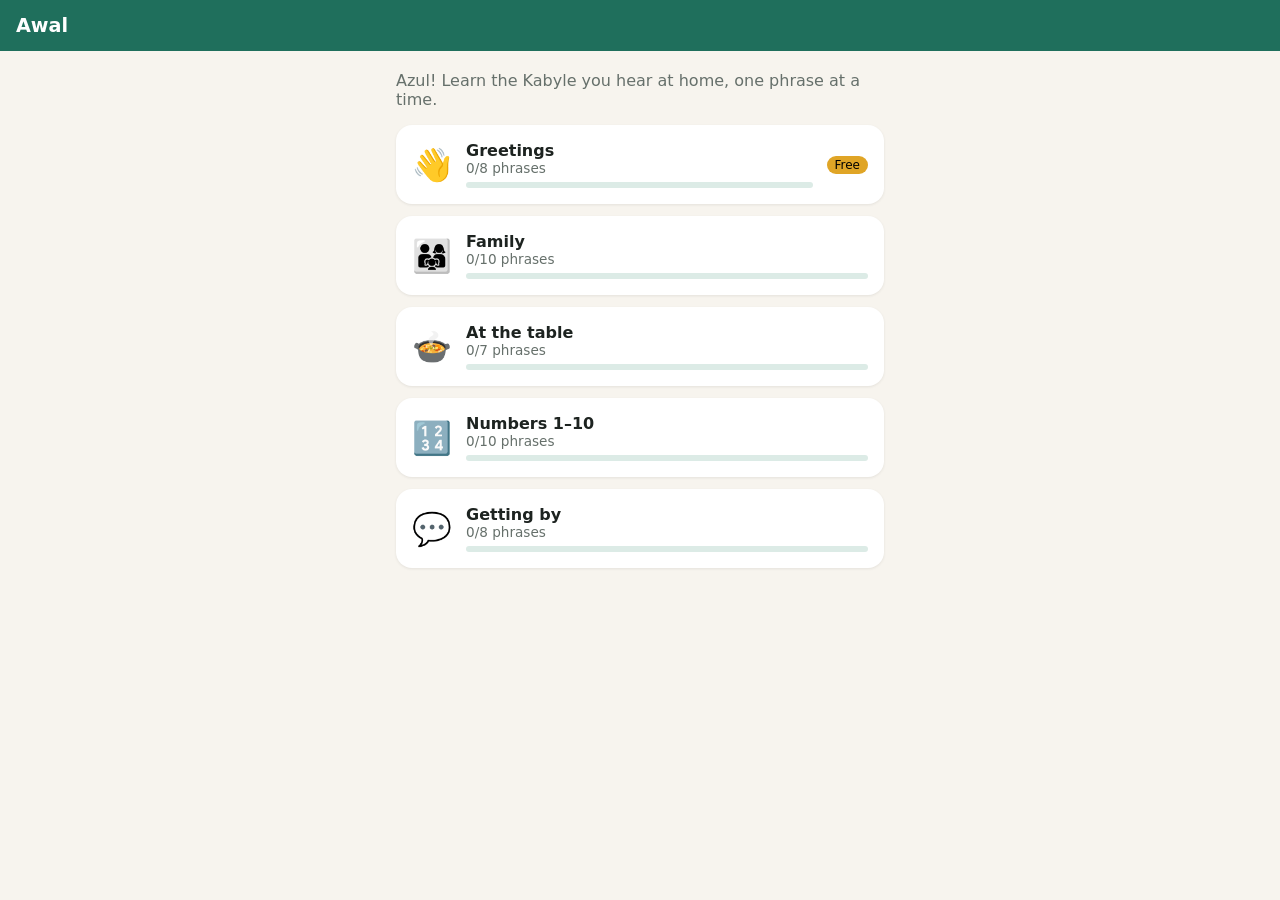
==== index.html @ a3a27b70 "Step 1: core Kabyle learning app (lessons, flashcards, quiz) Static HTML/CSS/JS app with five themed" ====
<!doctype html>
<html lang="en">
<head>
  <meta charset="utf-8">
  <meta name="viewport" content="width=device-width, initial-scale=1">
  <meta name="theme-color" content="#1f6f5c">
  <title>Awal — Learn Kabyle</title>
  <link rel="stylesheet" href="styles.css">
</head>
<body>
  <header class="topbar">
    <button id="back" class="icon-btn" aria-label="Back" hidden>←</button>
    <h1 id="title">Awal</h1>
  </header>
  <main id="app"></main>

  <script src="data/lessons.js"></script>
  <script src="app.js"></script>
</body>
</html>
---- styles.css ----
:root {
  --bg: #f7f4ee;
  --card: #ffffff;
  --ink: #1d2320;
  --muted: #66706b;
  --brand: #1f6f5c;
  --brand-soft: #dcebe6;
  --accent: #e0a526;
  --bad: #c2453b;
  --radius: 16px;
}
@media (prefers-color-scheme: dark) {
  :root {
    --bg: #121614;
    --card: #1c2220;
    --ink: #edf1ef;
    --muted: #9aa5a0;
    --brand: #4cb397;
    --brand-soft: #22342e;
  }
}

* { box-sizing: border-box; }
body {
  margin: 0;
  font-family: system-ui, -apple-system, "Segoe UI", Roboto, sans-serif;
  background: var(--bg);
  color: var(--ink);
}

.topbar {
  display: flex; align-items: center; gap: 8px;
  padding: 14px 16px;
  background: var(--brand); color: #fff;
  position: sticky; top: 0;
}
.topbar h1 { font-size: 1.2rem; margin: 0; }
.icon-btn {
  background: none; border: 0; color: inherit;
  font-size: 1.4rem; cursor: pointer; padding: 0 6px;
}

main { max-width: 520px; margin: 0 auto; padding: 16px; }

.intro { color: var(--muted); margin: 4px 0 16px; }

.lesson {
  display: flex; align-items: center; gap: 14px;
  width: 100%; text-align: left;
  background: var(--card); color: var(--ink);
  border: 0; border-radius: var(--radius);
  padding: 16px; margin-bottom: 12px;
  box-shadow: 0 1px 3px rgb(0 0 0 / 0.08);
  cursor: pointer; font: inherit;
}
.lesson .emoji { font-size: 2rem; }
.lesson .name { font-weight: 600; }
.lesson .meta { color: var(--muted); font-size: 0.85rem; }
.bar { height: 6px; background: var(--brand-soft); border-radius: 3px; margin-top: 6px; overflow: hidden; }
.bar > span { display: block; height: 100%; background: var(--brand); }
.tag { margin-left: auto; font-size: 0.75rem; background: var(--accent); color: #000; padding: 2px 8px; border-radius: 99px; }

.card {
  background: var(--card); border-radius: var(--radius);
  padding: 32px 20px; text-align: center; min-height: 260px;
  box-shadow: 0 2px 8px rgb(0 0 0 / 0.08);
  display: flex; flex-direction: column; justify-content: center; gap: 10px;
  cursor: pointer;
}
.card .kab { font-size: 2rem; font-weight: 700; color: var(--brand); }
.card .say { color: var(--muted); font-style: italic; }
.card .en { font-size: 1.3rem; }
.card .note { color: var(--muted); font-size: 0.9rem; }
.card .hint { color: var(--muted); font-size: 0.85rem; }

.progress { color: var(--muted); text-align: center; margin: 0 0 12px; font-size: 0.9rem; }

.actions { display: flex; gap: 10px; margin-top: 16px; }
.btn {
  flex: 1; padding: 14px; border-radius: 12px; border: 0;
  font: inherit; font-weight: 600; cursor: pointer;
  background: var(--brand); color: #fff;
}
.btn.secondary { background: var(--brand-soft); color: var(--ink); }

.choice {
  display: block; width: 100%; margin-bottom: 10px; padding: 14px;
  border-radius: 12px; border: 2px solid var(--brand-soft);
  background: var(--card); color: var(--ink); font: inherit; text-align: left; cursor: pointer;
}
.choice.right { border-color: var(--brand); background: var(--brand-soft); }
.choice.wrong { border-color: var(--bad); }
.question { font-size: 1.6rem; font-weight: 700; color: var(--brand); text-align: center; margin: 12px 0 20px; }

.result { text-align: center; padding: 24px 0; }
.result .big { font-size: 3rem; }
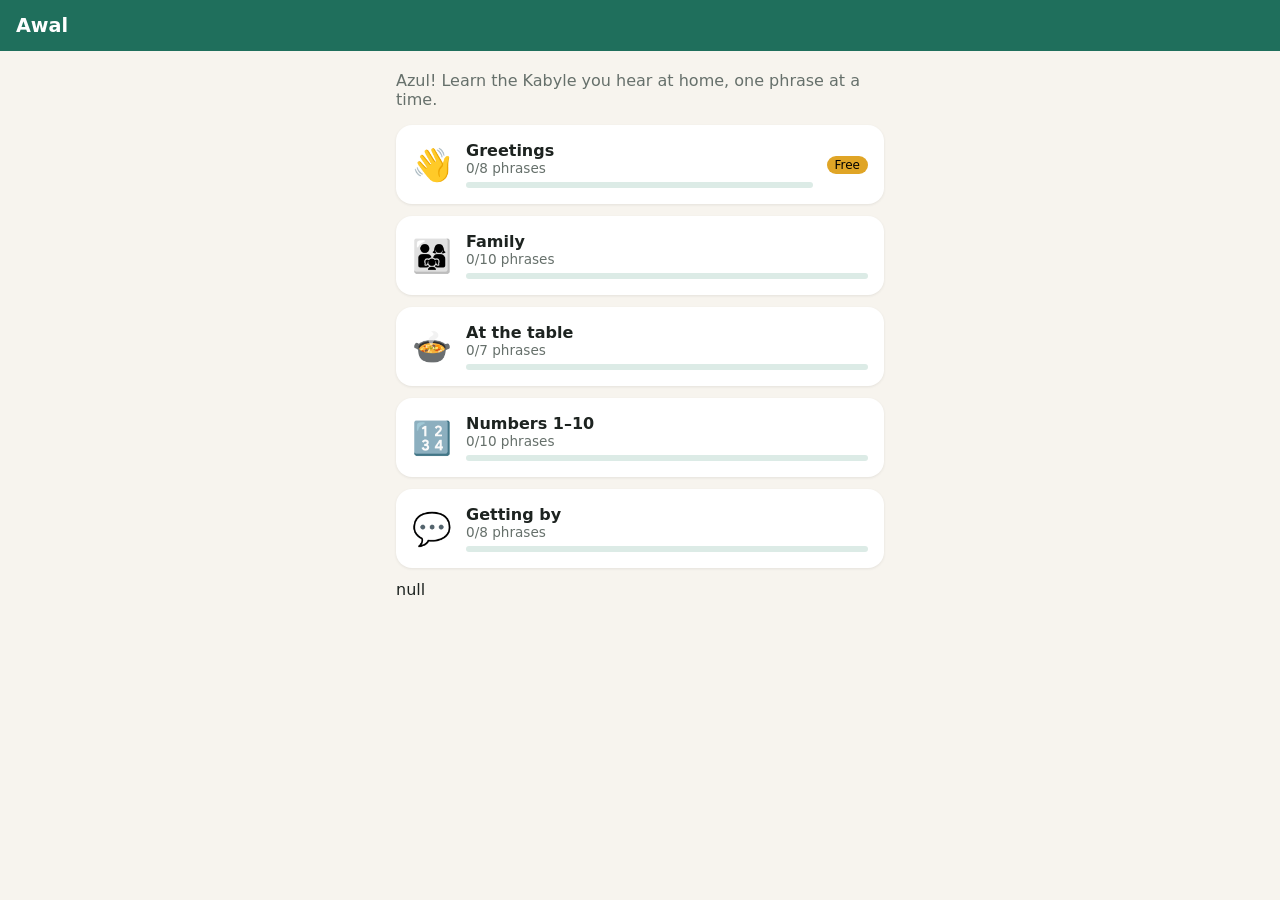
==== commit af092f69: "Step 4: installable offline PWA and GitHub Pages deploy - Web app manifest and Yaz (ⵣ) app icon - Se" ====
--- a/index.html
+++ b/index.html
@@ -4,7 +4,13 @@
   <meta charset="utf-8">
   <meta name="viewport" content="width=device-width, initial-scale=1">
   <meta name="theme-color" content="#1f6f5c">
+  <meta name="description" content="Learn the everyday Kabyle spoken at home, one phrase at a time.">
   <title>Awal — Learn Kabyle</title>
+  <link rel="manifest" href="manifest.webmanifest">
+  <link rel="icon" href="icons/icon.svg" type="image/svg+xml">
+  <link rel="apple-touch-icon" href="icons/icon-180.png">
+  <meta name="apple-mobile-web-app-capable" content="yes">
+  <meta name="apple-mobile-web-app-title" content="Awal">
   <link rel="stylesheet" href="styles.css">
 </head>
 <body>
--- a/styles.css
+++ b/styles.css
@@ -94,3 +94,29 @@
 
 .result { text-align: center; padding: 24px 0; }
 .result .big { font-size: 3rem; }
+
+.audio { display: flex; justify-content: center; gap: 10px; }
+.play {
+  width: 48px; height: 48px; border-radius: 50%; border: 0;
+  background: var(--brand); color: #fff; font-size: 1.1rem; cursor: pointer;
+}
+.play.slow { background: var(--brand-soft); }
+.no-audio { color: var(--muted); font-size: 0.8rem; }
+.question + .audio { margin: -8px 0 20px; }
+
+.rec-lesson { font-size: 1.1rem; margin: 24px 0 8px; }
+.rec-row {
+  background: var(--card); border-radius: var(--radius); padding: 14px; margin-bottom: 10px;
+  display: flex; flex-direction: column; gap: 10px;
+}
+.rec-row .audio { justify-content: flex-start; }
+.rec-row .actions { margin-top: 0; }
+.rec-kab { font-weight: 700; font-size: 1.2rem; color: var(--brand); }
+.rec-status { color: var(--muted); font-size: 0.9rem; display: flex; flex-direction: column; gap: 8px; }
+.rec-status audio { width: 100%; }
+.mono { font-family: ui-monospace, monospace; }
+.btn.recording { background: var(--bad); }
+.btn.save { text-align: center; text-decoration: none; }
+
+.btn.install { width: 100%; margin-top: 8px; }
+.install-tip { color: var(--muted); text-align: center; font-size: 0.9rem; margin-top: 16px; }
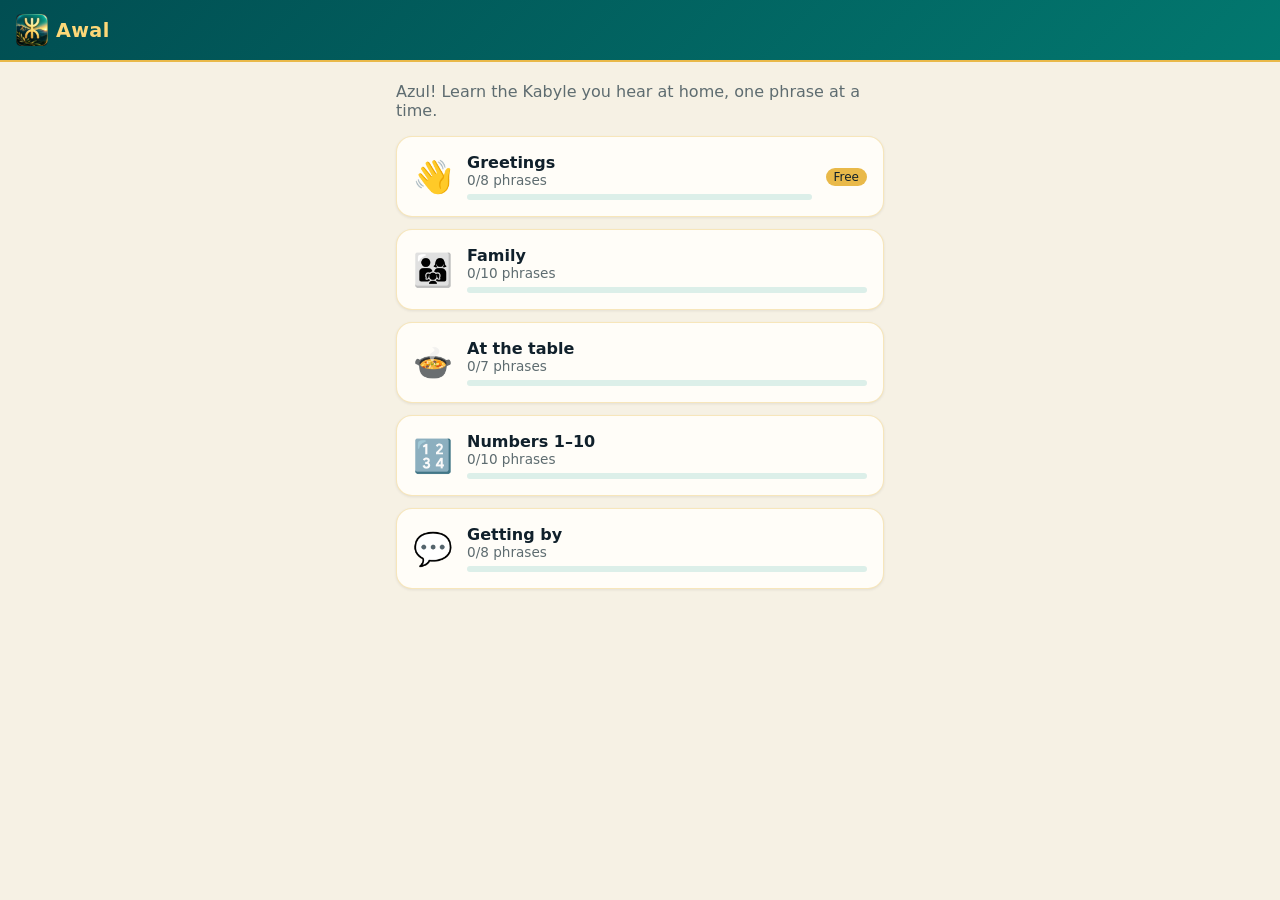
==== commit b7dabc0a: "Use the Awal logo for app icons and derive the colour palette from it - Icons generated from icons/l" ====
--- a/index.html
+++ b/index.html
@@ -3,12 +3,12 @@
 <head>
   <meta charset="utf-8">
   <meta name="viewport" content="width=device-width, initial-scale=1">
-  <meta name="theme-color" content="#1f6f5c">
+  <meta name="theme-color" content="#014e52">
   <meta name="description" content="Learn the everyday Kabyle spoken at home, one phrase at a time.">
   <title>Awal — Learn Kabyle</title>
   <link rel="manifest" href="manifest.webmanifest">
-  <link rel="icon" href="icons/icon.svg" type="image/svg+xml">
-  <link rel="apple-touch-icon" href="icons/icon-180.png">
+  <link rel="icon" href="icons/logo-32.png" type="image/png">
+  <link rel="apple-touch-icon" href="icons/app-180.png">
   <meta name="apple-mobile-web-app-capable" content="yes">
   <meta name="apple-mobile-web-app-title" content="Awal">
   <link rel="stylesheet" href="styles.css">
@@ -16,6 +16,7 @@
 <body>
   <header class="topbar">
     <button id="back" class="icon-btn" aria-label="Back" hidden>←</button>
+    <img class="logo" src="icons/logo-96.png" alt="" width="32" height="32">
     <h1 id="title">Awal</h1>
   </header>
   <main id="app"></main>
--- a/styles.css
+++ b/styles.css
@@ -1,22 +1,30 @@
+/* Palette taken from the Awal logo (icons/logo-source.png):
+   teal sky, gold yaz, navy night, warm sunset cream. */
 :root {
-  --bg: #f7f4ee;
-  --card: #ffffff;
-  --ink: #1d2320;
-  --muted: #66706b;
-  --brand: #1f6f5c;
-  --brand-soft: #dcebe6;
-  --accent: #e0a526;
+  --bg: #f6f1e4;
+  --card: #fffdf8;
+  --ink: #10202b;
+  --muted: #5e6c70;
+  --brand: #02786f;      /* buttons */
+  --brand-soft: #dcefe9;
+  --kab: #014e52;        /* Kabyle text */
+  --gold: #e9b949;
+  --gold-light: #fed878;
+  --line: rgb(233 185 73 / 0.35);
+  --header: linear-gradient(135deg, #014e52, #02786f);
   --bad: #c2453b;
   --radius: 16px;
 }
 @media (prefers-color-scheme: dark) {
   :root {
-    --bg: #121614;
-    --card: #1c2220;
-    --ink: #edf1ef;
-    --muted: #9aa5a0;
-    --brand: #4cb397;
-    --brand-soft: #22342e;
+    --bg: #0e1b24;
+    --card: #16262f;
+    --ink: #f3ecd8;
+    --muted: #9fb0b2;
+    --brand: #037e72;
+    --brand-soft: #1d3a3b;
+    --kab: #fed878;
+    --header: linear-gradient(135deg, #0b1922, #014e52);
   }
 }
 
@@ -31,10 +39,12 @@
 .topbar {
   display: flex; align-items: center; gap: 8px;
   padding: 14px 16px;
-  background: var(--brand); color: #fff;
-  position: sticky; top: 0;
+  background: var(--header); color: #fff;
+  border-bottom: 2px solid var(--gold);
+  position: sticky; top: 0; z-index: 1;
 }
-.topbar h1 { font-size: 1.2rem; margin: 0; }
+.topbar .logo { width: 32px; height: 32px; }
+.topbar h1 { font-size: 1.2rem; margin: 0; color: var(--gold-light); letter-spacing: 0.02em; }
 .icon-btn {
   background: none; border: 0; color: inherit;
   font-size: 1.4rem; cursor: pointer; padding: 0 6px;
@@ -50,6 +60,7 @@
   background: var(--card); color: var(--ink);
   border: 0; border-radius: var(--radius);
   padding: 16px; margin-bottom: 12px;
+  border: 1px solid var(--line);
   box-shadow: 0 1px 3px rgb(0 0 0 / 0.08);
   cursor: pointer; font: inherit;
 }
@@ -57,17 +68,18 @@
 .lesson .name { font-weight: 600; }
 .lesson .meta { color: var(--muted); font-size: 0.85rem; }
 .bar { height: 6px; background: var(--brand-soft); border-radius: 3px; margin-top: 6px; overflow: hidden; }
-.bar > span { display: block; height: 100%; background: var(--brand); }
-.tag { margin-left: auto; font-size: 0.75rem; background: var(--accent); color: #000; padding: 2px 8px; border-radius: 99px; }
+.bar > span { display: block; height: 100%; background: linear-gradient(90deg, var(--gold), var(--gold-light)); }
+.tag { margin-left: auto; font-size: 0.75rem; background: var(--gold); color: #10202b; padding: 2px 8px; border-radius: 99px; }
 
 .card {
   background: var(--card); border-radius: var(--radius);
   padding: 32px 20px; text-align: center; min-height: 260px;
+  border: 1px solid var(--line);
   box-shadow: 0 2px 8px rgb(0 0 0 / 0.08);
   display: flex; flex-direction: column; justify-content: center; gap: 10px;
   cursor: pointer;
 }
-.card .kab { font-size: 2rem; font-weight: 700; color: var(--brand); }
+.card .kab { font-size: 2rem; font-weight: 700; color: var(--kab); }
 .card .say { color: var(--muted); font-style: italic; }
 .card .en { font-size: 1.3rem; }
 .card .note { color: var(--muted); font-size: 0.9rem; }
@@ -88,9 +100,9 @@
   border-radius: 12px; border: 2px solid var(--brand-soft);
   background: var(--card); color: var(--ink); font: inherit; text-align: left; cursor: pointer;
 }
-.choice.right { border-color: var(--brand); background: var(--brand-soft); }
+.choice.right { border-color: var(--gold); background: var(--brand-soft); }
 .choice.wrong { border-color: var(--bad); }
-.question { font-size: 1.6rem; font-weight: 700; color: var(--brand); text-align: center; margin: 12px 0 20px; }
+.question { font-size: 1.6rem; font-weight: 700; color: var(--kab); text-align: center; margin: 12px 0 20px; }
 
 .result { text-align: center; padding: 24px 0; }
 .result .big { font-size: 3rem; }
@@ -111,7 +123,7 @@
 }
 .rec-row .audio { justify-content: flex-start; }
 .rec-row .actions { margin-top: 0; }
-.rec-kab { font-weight: 700; font-size: 1.2rem; color: var(--brand); }
+.rec-kab { font-weight: 700; font-size: 1.2rem; color: var(--kab); }
 .rec-status { color: var(--muted); font-size: 0.9rem; display: flex; flex-direction: column; gap: 8px; }
 .rec-status audio { width: 100%; }
 .mono { font-family: ui-monospace, monospace; }
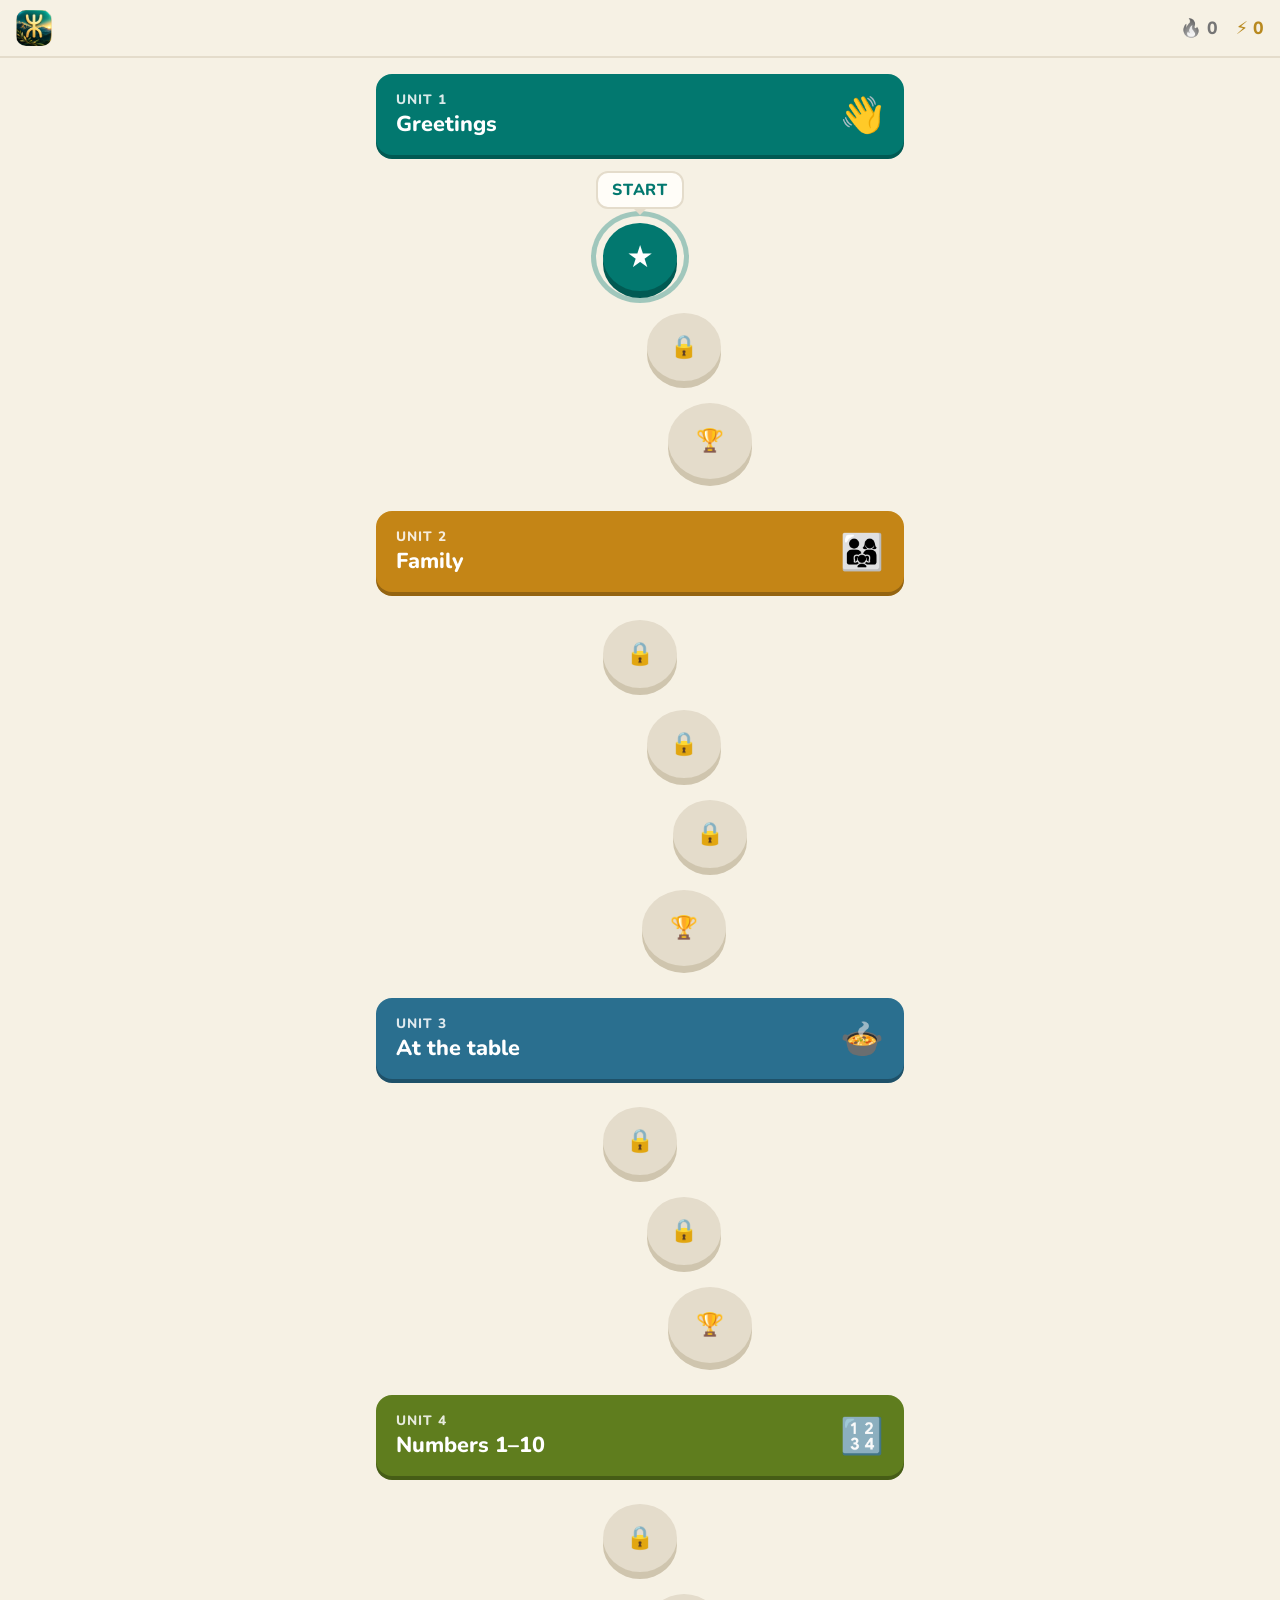
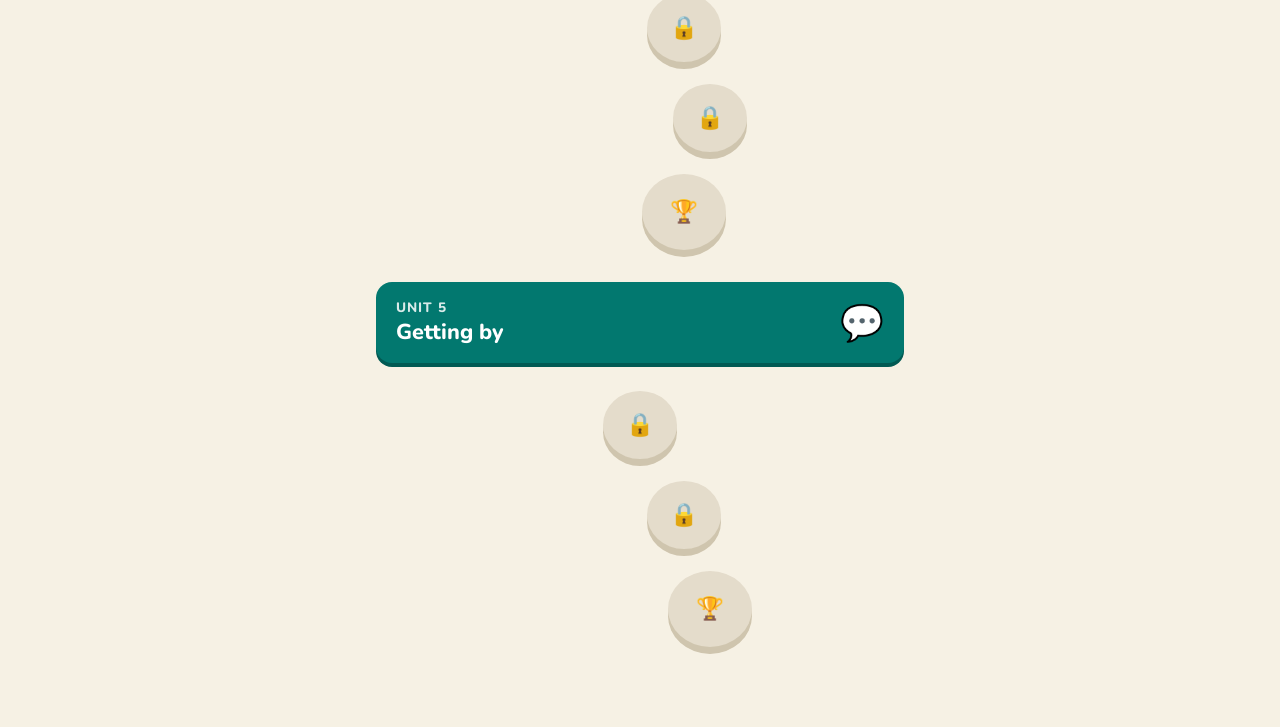
==== commit 16041ce6: "Duolingo-style redesign: learning path, mixed exercises, XP and streaks - Home is a winding path of " ====
--- a/index.html
+++ b/index.html
@@ -2,24 +2,20 @@
 <html lang="en">
 <head>
   <meta charset="utf-8">
-  <meta name="viewport" content="width=device-width, initial-scale=1">
+  <meta name="viewport" content="width=device-width, initial-scale=1, viewport-fit=cover">
   <meta name="theme-color" content="#014e52">
   <meta name="description" content="Learn the everyday Kabyle spoken at home, one phrase at a time.">
   <title>Awal — Learn Kabyle</title>
   <link rel="manifest" href="manifest.webmanifest">
   <link rel="icon" href="icons/logo-32.png" type="image/png">
   <link rel="apple-touch-icon" href="icons/app-180.png">
+  <link rel="preload" href="fonts/nunito-latin.woff2" as="font" type="font/woff2" crossorigin>
   <meta name="apple-mobile-web-app-capable" content="yes">
   <meta name="apple-mobile-web-app-title" content="Awal">
   <link rel="stylesheet" href="styles.css">
 </head>
 <body>
-  <header class="topbar">
-    <button id="back" class="icon-btn" aria-label="Back" hidden>←</button>
-    <img class="logo" src="icons/logo-96.png" alt="" width="32" height="32">
-    <h1 id="title">Awal</h1>
-  </header>
-  <main id="app"></main>
+  <div id="app"></div>
 
   <script src="data/lessons.js"></script>
   <script src="app.js"></script>
--- a/styles.css
+++ b/styles.css
@@ -1,134 +1,342 @@
+/* Nunito (SIL Open Font License, see fonts/OFL.txt), bundled so it works offline. */
+@font-face {
+  font-family: "Nunito";
+  font-style: normal;
+  font-display: swap;
+  font-weight: 200 1000;
+  src: url(fonts/nunito-latin-ext.woff2) format("woff2-variations");
+  unicode-range: U+0100-02AF, U+0304, U+0308, U+0329, U+1E00-1E9F, U+1EF2-1EFF, U+2020, U+20A0-20AB, U+20AD-20C0, U+2113, U+2C60-2C7F, U+A720-A7FF;
+}
+@font-face {
+  font-family: "Nunito";
+  font-style: normal;
+  font-display: swap;
+  font-weight: 200 1000;
+  src: url(fonts/nunito-latin.woff2) format("woff2-variations");
+  unicode-range: U+0000-00FF, U+0131, U+0152-0153, U+02BB-02BC, U+02C6, U+02DA, U+02DC, U+0304, U+0308, U+0329, U+2000-206F, U+2074, U+20AC, U+2122, U+2191, U+2193, U+2212, U+2215, U+FEFF, U+FFFD;
+}
+
 /* Palette taken from the Awal logo (icons/logo-source.png):
-   teal sky, gold yaz, navy night, warm sunset cream. */
+   teal sky, gold yaz, navy night, warm sunset cream, olive leaves. */
 :root {
   --bg: #f6f1e4;
   --card: #fffdf8;
   --ink: #10202b;
-  --muted: #5e6c70;
-  --brand: #02786f;      /* buttons */
-  --brand-soft: #dcefe9;
+  --muted: #6b787b;
+  --brand: #02786f;
+  --brand-dark: #015a53;
   --kab: #014e52;        /* Kabyle text */
   --gold: #e9b949;
+  --gold-dark: #b8891f;
   --gold-light: #fed878;
-  --line: rgb(233 185 73 / 0.35);
+  --tile: #e4dccb;       /* tile borders, empty bars */
+  --tile-dark: #cfc5ae;
+  --sel: #3fb5a3;        /* selected answer */
+  --sel-bg: #e2f5f1;
+  --sel-ink: #02786f;
+  --ok: #3d8b0a;
+  --ok-bg: #dcf3c6;
+  --ok-btn: #58a700;
+  --ok-btn-dark: #437f00;
+  --bad: #d23c3c;
+  --bad-bg: #ffe0e0;
+  --bad-btn: #e5484d;
+  --bad-btn-dark: #b5363a;
+  --streak: #ff9600;
   --header: linear-gradient(135deg, #014e52, #02786f);
-  --bad: #c2453b;
   --radius: 16px;
 }
 @media (prefers-color-scheme: dark) {
   :root {
     --bg: #0e1b24;
-    --card: #16262f;
+    --card: #142530;
     --ink: #f3ecd8;
-    --muted: #9fb0b2;
-    --brand: #037e72;
-    --brand-soft: #1d3a3b;
+    --muted: #94a5a8;
+    --brand: #058577;
+    --brand-dark: #03594f;
     --kab: #fed878;
+    --tile: #253a46;
+    --tile-dark: #1a2c36;
+    --sel: #2fb8a3;
+    --sel-bg: #123a3a;
+    --sel-ink: #7fe0cf;
+    --ok: #93d65b;
+    --ok-bg: #1b3318;
+    --bad: #ff8080;
+    --bad-bg: #3a1c20;
     --header: linear-gradient(135deg, #0b1922, #014e52);
   }
 }
 
 * { box-sizing: border-box; }
+html { -webkit-text-size-adjust: 100%; }
 body {
   margin: 0;
-  font-family: system-ui, -apple-system, "Segoe UI", Roboto, sans-serif;
+  font-family: "Nunito", system-ui, -apple-system, "Segoe UI", Roboto, sans-serif;
+  font-weight: 600;
   background: var(--bg);
   color: var(--ink);
-}
-
+  -webkit-tap-highlight-color: transparent;
+}
+#app { min-height: 100vh; min-height: 100dvh; display: flex; flex-direction: column; }
+button { font: inherit; }
+.muted { color: var(--muted); }
+
+/* ---------- chunky buttons ---------- */
+.btn {
+  display: block; width: 100%;
+  padding: 14px 20px; border: 0; border-radius: var(--radius);
+  background: var(--brand); color: #fff;
+  font-weight: 800; font-size: 1rem; letter-spacing: 0.06em; text-transform: uppercase;
+  box-shadow: 0 4px 0 var(--brand-dark);
+  cursor: pointer; text-align: center; text-decoration: none;
+  transition: filter 0.1s;
+}
+.btn:hover:not(:disabled) { filter: brightness(1.08); }
+.btn:active:not(:disabled) { transform: translateY(4px); box-shadow: none; }
+.btn:disabled { background: var(--tile); color: var(--muted); box-shadow: 0 4px 0 var(--tile-dark); cursor: default; }
+.btn.secondary { background: var(--card); color: var(--brand); border: 2px solid var(--tile); box-shadow: 0 4px 0 var(--tile); }
+.icon-btn {
+  background: none; border: 0; color: var(--muted);
+  font-size: 1.5rem; font-weight: 800; cursor: pointer; padding: 4px 8px;
+}
+
+/* ---------- home: stats bar ---------- */
+.stats {
+  position: sticky; top: 0; z-index: 10;
+  display: flex; align-items: center; gap: 18px;
+  padding: 10px 16px;
+  background: var(--bg); border-bottom: 2px solid var(--tile);
+}
+.stats .logo { border-radius: 10px; }
+.spacer { flex: 1; }
+.stat { font-weight: 800; font-size: 1.1rem; }
+.stat.streak { color: var(--streak); }
+.stat.streak.off { color: var(--muted); filter: grayscale(1); }
+.stat.xp { color: var(--gold-dark); }
+@media (prefers-color-scheme: dark) { .stat.xp { color: var(--gold); } }
+
+/* ---------- home: units and the path ---------- */
+.home { width: 100%; max-width: 560px; margin: 0 auto; padding: 16px 16px 48px; }
+.unit { --u: #02786f; --u-dark: #015a53; margin-bottom: 8px; }
+.unit.u1 { --u: #c48516; --u-dark: #946411; }
+.unit.u2 { --u: #2a6f8f; --u-dark: #1e5169; }
+.unit.u3 { --u: #5f7d1e; --u-dark: #465d16; }
+.unit-banner {
+  display: flex; align-items: center; justify-content: space-between;
+  background: var(--u); color: #fff;
+  border-radius: var(--radius); padding: 16px 20px;
+  box-shadow: 0 4px 0 var(--u-dark);
+}
+.unit-num { font-size: 0.85rem; font-weight: 800; text-transform: uppercase; letter-spacing: 0.08em; opacity: 0.85; }
+.unit-title { font-size: 1.35rem; font-weight: 800; }
+.unit-emoji { font-size: 2.2rem; }
+
+.path { display: flex; flex-direction: column; align-items: center; padding: 28px 0 24px; gap: 22px; }
+.node-wrap { position: relative; display: flex; flex-direction: column; align-items: center; transform: translateX(var(--x)); }
+.node-wrap.open { z-index: 20; }
+.node-wrap.current { margin-top: 40px; } /* room for the START bubble */
+.node {
+  width: 74px; height: 68px; border-radius: 50%; border: 0;
+  background: var(--u); color: #fff;
+  font-size: 1.9rem; font-weight: 900; line-height: 1;
+  box-shadow: 0 7px 0 var(--u-dark);
+  cursor: pointer;
+}
+.node:active { transform: translateY(5px); box-shadow: 0 2px 0 var(--u-dark); }
+.node.done { background: var(--gold); box-shadow: 0 7px 0 var(--gold-dark); color: #6b4a00; }
+.node.locked { background: var(--tile); box-shadow: 0 7px 0 var(--tile-dark); font-size: 1.4rem; }
+.node.current { box-shadow: 0 7px 0 var(--u-dark), 0 0 0 7px var(--bg), 0 0 0 12px color-mix(in srgb, var(--u) 35%, transparent); }
+.node.review { width: 84px; height: 76px; }
+
+.start-bubble {
+  position: absolute; bottom: calc(100% + 14px);
+  background: var(--card); color: var(--u);
+  border: 2px solid var(--tile); border-radius: 12px;
+  padding: 6px 14px; font-weight: 800; text-transform: uppercase; letter-spacing: 0.06em;
+  white-space: nowrap; animation: bob 1.2s ease-in-out infinite;
+}
+.start-bubble::after {
+  content: ""; position: absolute; left: 50%; top: 100%;
+  border: 8px solid transparent; border-top-color: var(--tile); transform: translateX(-50%);
+}
+@keyframes bob { 50% { transform: translateY(-6px); } }
+@media (prefers-color-scheme: dark) {
+  .start-bubble { background: var(--u); color: #fff; border-color: var(--u); }
+  .start-bubble::after { border-top-color: var(--u); }
+}
+
+.popover {
+  position: absolute; top: calc(100% + 18px); left: 50%; z-index: 5;
+  width: min(280px, calc(100vw - 32px));
+  transform: translateX(calc(-50% - var(--x)));
+  background: var(--u); color: #fff;
+  border-radius: var(--radius); padding: 16px;
+  animation: pop 0.15s ease-out;
+}
+.popover::before {
+  content: ""; position: absolute; bottom: 100%; left: calc(50% + var(--x));
+  border: 10px solid transparent; border-bottom-color: var(--u); transform: translateX(-50%);
+}
+.popover.locked { background: var(--card); color: var(--ink); border: 2px solid var(--tile); }
+.popover.locked::before { border-bottom-color: var(--tile); }
+.popover.done { background: var(--gold); color: #3d2a00; }
+.popover.done::before { border-bottom-color: var(--gold); }
+.pop-title { font-weight: 800; font-size: 1.15rem; }
+.popover p { margin: 6px 0 14px; }
+.popover .btn:not(:disabled) { background: #fff; color: var(--u); box-shadow: 0 4px 0 rgb(0 0 0 / 0.2); }
+.popover.done .btn { color: var(--gold-dark); }
+@keyframes pop { from { opacity: 0; transform: translateX(calc(-50% - var(--x))) scale(0.95); } }
+
+.btn.install { margin-top: 24px; }
+.install-tip { color: var(--muted); text-align: center; font-size: 0.9rem; margin-top: 24px; }
+
+/* ---------- lesson session ---------- */
+.session-top {
+  display: flex; align-items: center; gap: 12px;
+  width: 100%; max-width: 640px; margin: 0 auto; padding: 16px;
+}
+.progress-bar { flex: 1; height: 16px; background: var(--tile); border-radius: 99px; overflow: hidden; }
+.progress-bar > span {
+  display: block; height: 100%; width: 0;
+  background: var(--brand); border-radius: 99px;
+  box-shadow: inset 0 4px 0 -1px rgb(255 255 255 / 0.25);
+  transition: width 0.35s ease;
+}
+
+.stage { flex: 1; width: 100%; max-width: 640px; margin: 0 auto; padding: 8px 16px 24px; }
+.exercise h2 { font-size: 1.5rem; font-weight: 800; margin: 8px 0 16px; }
+.exercise.answered { pointer-events: none; }
+.ex-tag { color: #8a5cf6; font-weight: 800; text-transform: uppercase; letter-spacing: 0.06em; font-size: 0.9rem; margin: 8px 0; }
+
+.guide { display: flex; align-items: flex-end; gap: 12px; margin: 12px 0 20px; }
+.guide-img { width: 76px; height: 76px; flex: none; border-radius: 18px; }
+.bubble {
+  position: relative; flex: 1;
+  border: 2px solid var(--tile); border-radius: var(--radius);
+  padding: 12px 16px; font-size: 1.15rem; background: var(--card);
+}
+.bubble::before {
+  content: ""; position: absolute; left: -11px; bottom: 18px;
+  width: 18px; height: 18px; background: var(--card);
+  border-left: 2px solid var(--tile); border-bottom: 2px solid var(--tile);
+  transform: rotate(45deg);
+}
+.kab { color: var(--kab); font-weight: 800; font-size: 1.35rem; }
+.kab.big { font-size: 2rem; }
+.say { color: var(--muted); font-style: italic; margin-top: 4px; }
+.meaning { font-size: 1.4rem; font-weight: 800; margin: 16px 0 8px; }
+.note { color: var(--muted); background: var(--card); border: 2px solid var(--tile); border-radius: var(--radius); padding: 12px 14px; }
+
+.audio { display: flex; gap: 10px; margin: -6px 0 16px 88px; }
+.audio.pending { display: none; }
+.play {
+  width: 48px; height: 44px; border-radius: 14px; border: 0;
+  background: var(--sel); color: #fff; font-size: 1.2rem; cursor: pointer;
+  box-shadow: 0 4px 0 var(--brand-dark);
+}
+.play:active { transform: translateY(4px); box-shadow: none; }
+.play.slow { background: var(--card); border: 2px solid var(--tile); box-shadow: 0 4px 0 var(--tile); }
+.no-audio { color: var(--muted); font-size: 0.85rem; }
+
+.options { display: flex; flex-direction: column; gap: 10px; }
+.option, .tile {
+  border: 2px solid var(--tile); border-bottom-width: 4px; border-radius: 14px;
+  background: var(--card); color: var(--ink); font-weight: 700;
+  cursor: pointer;
+}
+.option { display: flex; align-items: center; gap: 14px; width: 100%; padding: 14px 16px; font-size: 1.1rem; text-align: left; }
+.option .key {
+  flex: none; display: grid; place-items: center; width: 30px; height: 30px;
+  border: 2px solid var(--tile); border-radius: 8px; color: var(--muted); font-size: 0.85rem;
+}
+.option:active, .tile:active { transform: translateY(2px); border-bottom-width: 2px; }
+.option.selected, .tile.selected { border-color: var(--sel); background: var(--sel-bg); color: var(--sel-ink); }
+.option.selected .key { border-color: var(--sel); color: var(--sel-ink); }
+.option.right { border-color: var(--ok-btn); background: var(--ok-bg); color: var(--ok); }
+.option.wrong { border-color: var(--bad); background: var(--bad-bg); color: var(--bad); }
+
+.answer-line {
+  display: flex; flex-wrap: wrap; align-content: flex-start; gap: 8px;
+  min-height: 116px; padding: 8px 0;
+  background: repeating-linear-gradient(to bottom, transparent 0 56px, var(--tile) 56px 58px);
+  margin-bottom: 24px;
+}
+.bank { display: flex; flex-wrap: wrap; justify-content: center; gap: 8px; }
+.tile { padding: 10px 14px; font-size: 1.05rem; }
+.tile.used { background: var(--tile); color: transparent; border-color: var(--tile); pointer-events: none; }
+
+.match { display: grid; grid-template-columns: 1fr 1fr; gap: 12px; }
+.match .col { display: flex; flex-direction: column; gap: 12px; }
+.tile.pair { width: 100%; min-height: 60px; padding: 10px; }
+.tile.pair[lang="kab"] { color: var(--kab); }
+.tile.pair.selected { color: var(--sel-ink); }
+.tile.matched { opacity: 0.35; cursor: default; border-color: var(--tile); background: var(--card); }
+.tile.wrong { border-color: var(--bad); color: var(--bad); background: var(--bad-bg); animation: shake 0.3s; }
+@keyframes shake { 25% { transform: translateX(-4px); } 75% { transform: translateX(4px); } }
+
+/* ---------- footer: Check / feedback ---------- */
+.footer {
+  position: sticky; bottom: 0;
+  border-top: 2px solid var(--tile); background: var(--bg);
+  padding: 16px 16px calc(16px + env(safe-area-inset-bottom));
+}
+.footer-inner { max-width: 640px; margin: 0 auto; display: flex; flex-direction: column; gap: 12px; }
+.footer.right { background: var(--ok-bg); border-color: transparent; }
+.footer.wrong { background: var(--bad-bg); border-color: transparent; }
+.footer.right .feedback, .footer.wrong .feedback { animation: slideup 0.2s ease-out; }
+.fb-title { font-size: 1.4rem; font-weight: 900; }
+.footer.right .fb-title { color: var(--ok); }
+.footer.wrong .fb-title { font-size: 1.1rem; color: var(--bad); }
+.fb-solution { color: var(--bad); font-size: 1.1rem; font-weight: 700; }
+.footer.right .btn { background: var(--ok-btn); box-shadow: 0 4px 0 var(--ok-btn-dark); }
+.footer.wrong .btn { background: var(--bad-btn); box-shadow: 0 4px 0 var(--bad-btn-dark); }
+@keyframes slideup { from { opacity: 0; transform: translateY(12px); } }
+@media (min-width: 640px) {
+  .footer-inner { flex-direction: row; align-items: center; justify-content: space-between; }
+  .footer .btn { width: 180px; }
+}
+
+/* ---------- lesson complete / streak ---------- */
+.done-screen { display: flex; flex-direction: column; align-items: center; justify-content: center; text-align: center; }
+.done-screen h1 { color: var(--gold-dark); font-size: 2rem; font-weight: 900; margin: 8px 0; }
+@media (prefers-color-scheme: dark) { .done-screen h1 { color: var(--gold); } }
+.celebrate { font-size: 6rem; animation: pop-in 0.5s cubic-bezier(.2, 1.6, .5, 1); }
+@keyframes pop-in { from { transform: scale(0.2); opacity: 0; } }
+.streak-num { font-size: 4.5rem; font-weight: 900; color: var(--streak); line-height: 1; }
+.done-screen h1 + .muted { margin-top: 0; }
+.stat-cards { display: grid; grid-template-columns: repeat(3, 1fr); gap: 10px; width: 100%; max-width: 420px; margin-top: 24px; }
+.stat-card { --c: var(--gold); border: 2px solid var(--c); border-radius: 14px; overflow: hidden; }
+.stat-card.ok { --c: var(--ok-btn); }
+.stat-card.teal { --c: var(--sel); }
+.stat-card .lbl { background: var(--c); color: #fff; font-size: 0.75rem; font-weight: 900; text-transform: uppercase; letter-spacing: 0.06em; padding: 4px; }
+.stat-card .val { padding: 12px 4px; font-size: 1.2rem; font-weight: 900; color: var(--c); }
+
+/* ---------- recording studio ---------- */
 .topbar {
+  position: sticky; top: 0; z-index: 10;
   display: flex; align-items: center; gap: 8px;
-  padding: 14px 16px;
-  background: var(--header); color: #fff;
-  border-bottom: 2px solid var(--gold);
-  position: sticky; top: 0; z-index: 1;
-}
+  padding: 12px 16px;
+  background: var(--header); color: #fff; border-bottom: 2px solid var(--gold);
+}
+.topbar .icon-btn { color: #fff; }
 .topbar .logo { width: 32px; height: 32px; }
-.topbar h1 { font-size: 1.2rem; margin: 0; color: var(--gold-light); letter-spacing: 0.02em; }
-.icon-btn {
-  background: none; border: 0; color: inherit;
-  font-size: 1.4rem; cursor: pointer; padding: 0 6px;
-}
-
-main { max-width: 520px; margin: 0 auto; padding: 16px; }
-
-.intro { color: var(--muted); margin: 4px 0 16px; }
-
-.lesson {
-  display: flex; align-items: center; gap: 14px;
-  width: 100%; text-align: left;
-  background: var(--card); color: var(--ink);
-  border: 0; border-radius: var(--radius);
-  padding: 16px; margin-bottom: 12px;
-  border: 1px solid var(--line);
-  box-shadow: 0 1px 3px rgb(0 0 0 / 0.08);
-  cursor: pointer; font: inherit;
-}
-.lesson .emoji { font-size: 2rem; }
-.lesson .name { font-weight: 600; }
-.lesson .meta { color: var(--muted); font-size: 0.85rem; }
-.bar { height: 6px; background: var(--brand-soft); border-radius: 3px; margin-top: 6px; overflow: hidden; }
-.bar > span { display: block; height: 100%; background: linear-gradient(90deg, var(--gold), var(--gold-light)); }
-.tag { margin-left: auto; font-size: 0.75rem; background: var(--gold); color: #10202b; padding: 2px 8px; border-radius: 99px; }
-
-.card {
-  background: var(--card); border-radius: var(--radius);
-  padding: 32px 20px; text-align: center; min-height: 260px;
-  border: 1px solid var(--line);
-  box-shadow: 0 2px 8px rgb(0 0 0 / 0.08);
-  display: flex; flex-direction: column; justify-content: center; gap: 10px;
-  cursor: pointer;
-}
-.card .kab { font-size: 2rem; font-weight: 700; color: var(--kab); }
-.card .say { color: var(--muted); font-style: italic; }
-.card .en { font-size: 1.3rem; }
-.card .note { color: var(--muted); font-size: 0.9rem; }
-.card .hint { color: var(--muted); font-size: 0.85rem; }
-
-.progress { color: var(--muted); text-align: center; margin: 0 0 12px; font-size: 0.9rem; }
-
-.actions { display: flex; gap: 10px; margin-top: 16px; }
-.btn {
-  flex: 1; padding: 14px; border-radius: 12px; border: 0;
-  font: inherit; font-weight: 600; cursor: pointer;
-  background: var(--brand); color: #fff;
-}
-.btn.secondary { background: var(--brand-soft); color: var(--ink); }
-
-.choice {
-  display: block; width: 100%; margin-bottom: 10px; padding: 14px;
-  border-radius: 12px; border: 2px solid var(--brand-soft);
-  background: var(--card); color: var(--ink); font: inherit; text-align: left; cursor: pointer;
-}
-.choice.right { border-color: var(--gold); background: var(--brand-soft); }
-.choice.wrong { border-color: var(--bad); }
-.question { font-size: 1.6rem; font-weight: 700; color: var(--kab); text-align: center; margin: 12px 0 20px; }
-
-.result { text-align: center; padding: 24px 0; }
-.result .big { font-size: 3rem; }
-
-.audio { display: flex; justify-content: center; gap: 10px; }
-.play {
-  width: 48px; height: 48px; border-radius: 50%; border: 0;
-  background: var(--brand); color: #fff; font-size: 1.1rem; cursor: pointer;
-}
-.play.slow { background: var(--brand-soft); }
-.no-audio { color: var(--muted); font-size: 0.8rem; }
-.question + .audio { margin: -8px 0 20px; }
-
+.topbar h1 { font-size: 1.2rem; margin: 0; color: var(--gold-light); }
+.page { width: 100%; max-width: 560px; margin: 0 auto; padding: 16px; }
 .rec-lesson { font-size: 1.1rem; margin: 24px 0 8px; }
 .rec-row {
-  background: var(--card); border-radius: var(--radius); padding: 14px; margin-bottom: 10px;
+  background: var(--card); border: 2px solid var(--tile); border-radius: var(--radius);
+  padding: 14px; margin-bottom: 10px;
   display: flex; flex-direction: column; gap: 10px;
 }
-.rec-row .audio { justify-content: flex-start; }
-.rec-row .actions { margin-top: 0; }
-.rec-kab { font-weight: 700; font-size: 1.2rem; color: var(--kab); }
+.rec-row .audio { margin: 0; }
+.rec-kab { font-weight: 800; font-size: 1.2rem; color: var(--kab); }
+.meta { color: var(--muted); font-size: 0.9rem; }
 .rec-status { color: var(--muted); font-size: 0.9rem; display: flex; flex-direction: column; gap: 8px; }
 .rec-status audio { width: 100%; }
 .mono { font-family: ui-monospace, monospace; }
-.btn.recording { background: var(--bad); }
-.btn.save { text-align: center; text-decoration: none; }
-
-.btn.install { width: 100%; margin-top: 8px; }
-.install-tip { color: var(--muted); text-align: center; font-size: 0.9rem; margin-top: 16px; }
+.btn.recording { background: var(--bad-btn); box-shadow: 0 4px 0 var(--bad-btn-dark); }
+
+@media (prefers-reduced-motion: reduce) {
+  *, *::before, *::after { animation: none !important; transition: none !important; }
+}
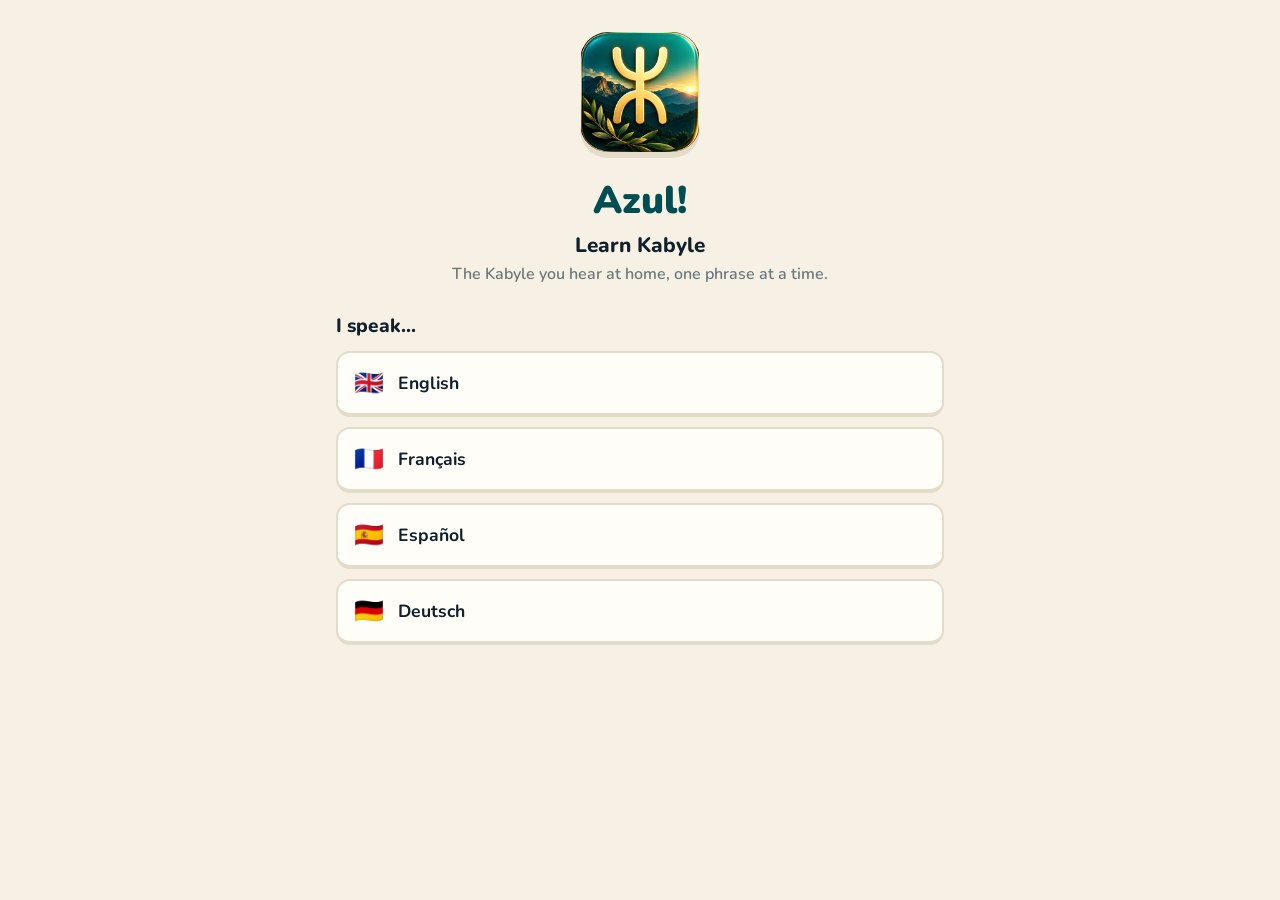
==== commit 4de373f9: "Teach Kabyle in English, French, Spanish and German - All 43 phrases, notes and unit titles translat" ====
--- a/index.html
+++ b/index.html
@@ -18,6 +18,7 @@
   <div id="app"></div>
 
   <script src="data/lessons.js"></script>
+  <script src="i18n.js"></script>
   <script src="app.js"></script>
 </body>
 </html>
--- a/styles.css
+++ b/styles.css
@@ -340,3 +340,30 @@
 @media (prefers-reduced-motion: reduce) {
   *, *::before, *::after { animation: none !important; transition: none !important; }
 }
+
+/* ---------- language: welcome screen and switcher ---------- */
+.welcome { text-align: center; padding-top: 32px; }
+.welcome-logo { border-radius: 28px; box-shadow: 0 6px 0 var(--tile); }
+.welcome h1 { font-size: 2.4rem; font-weight: 900; color: var(--kab); margin: 16px 0 0; }
+.welcome-title { font-size: 1.3rem; font-weight: 800; margin: 4px 0; }
+.welcome h2 { font-size: 1.2rem; font-weight: 800; margin: 28px 0 12px; text-align: left; }
+.welcome .muted { margin: 0; }
+.option .flag, .lang-item .flag { font-size: 1.5rem; }
+.lang-btn {
+  background: none; border: 2px solid var(--tile); border-radius: 12px;
+  font-size: 1.3rem; line-height: 1; padding: 4px 8px; cursor: pointer;
+}
+.lang-menu {
+  position: absolute; top: calc(100% + 6px); right: 16px; z-index: 30;
+  display: flex; flex-direction: column; min-width: 190px;
+  background: var(--card); border: 2px solid var(--tile); border-radius: var(--radius);
+  box-shadow: 0 8px 24px rgb(0 0 0 / 0.15); padding: 6px; animation: pop-menu 0.12s ease-out;
+}
+.lang-item {
+  display: flex; align-items: center; gap: 12px;
+  background: none; border: 0; border-radius: 10px; padding: 10px 12px;
+  color: var(--ink); font-weight: 700; font-size: 1.05rem; text-align: left; cursor: pointer;
+}
+.lang-item:hover { background: var(--sel-bg); }
+.lang-item.active { color: var(--sel-ink); background: var(--sel-bg); }
+@keyframes pop-menu { from { opacity: 0; transform: translateY(-4px); } }
